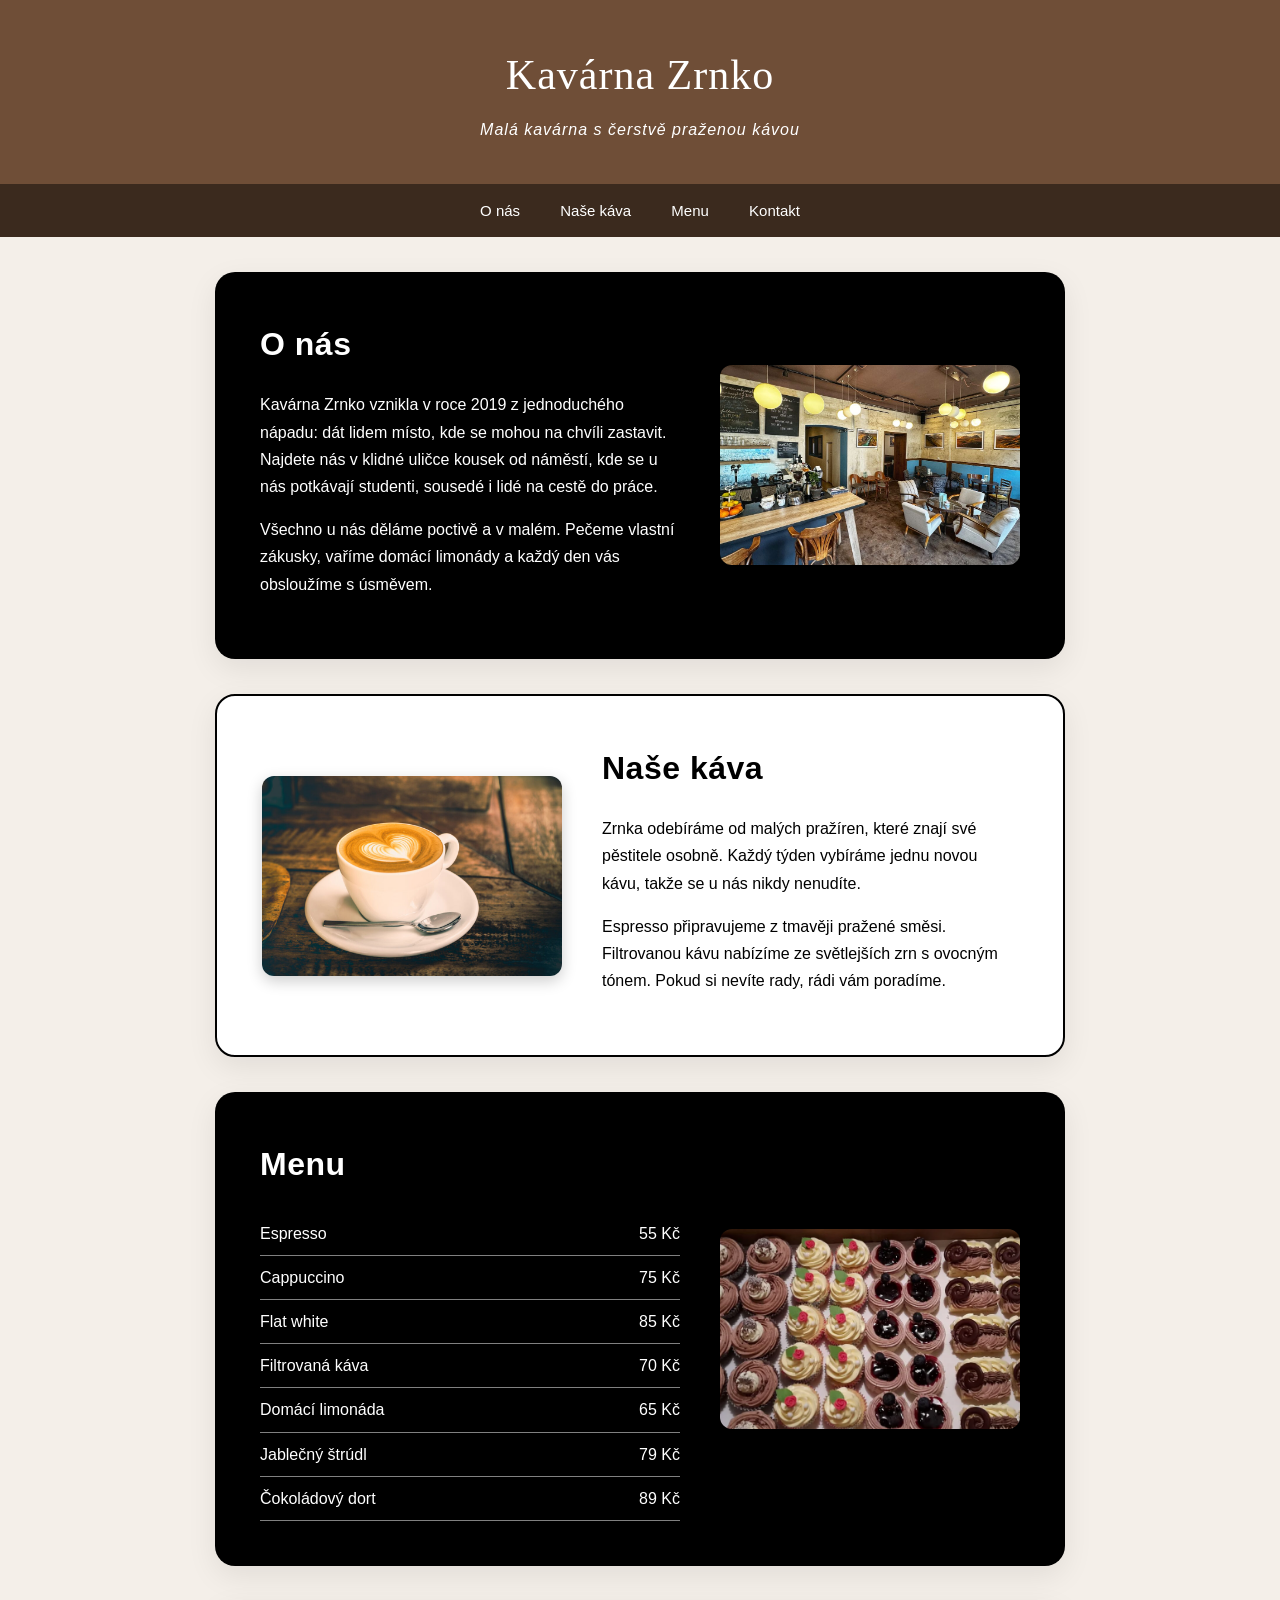
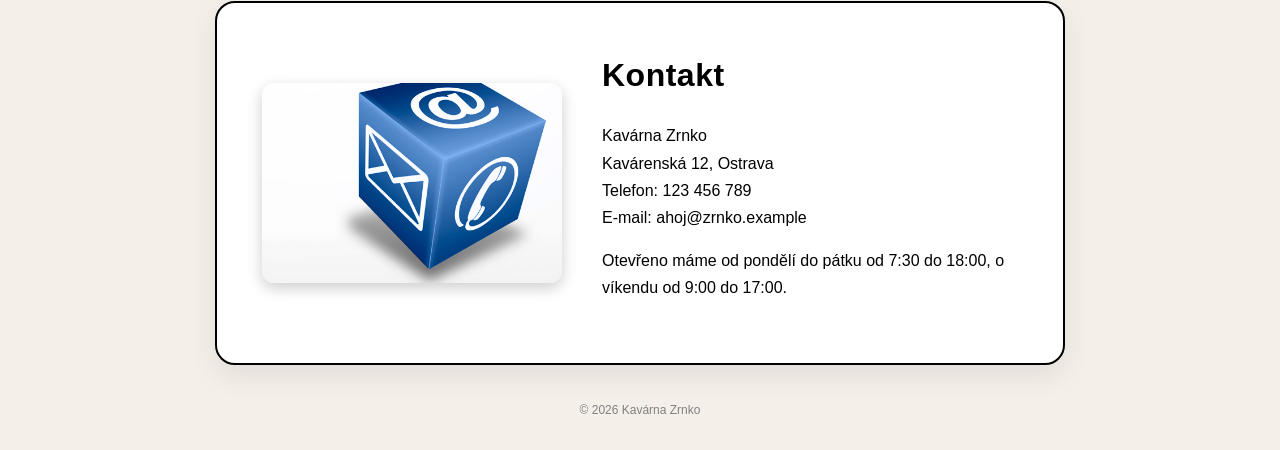
==== index.html @ 205130b7 "upload me stranky pecka" ====
<!DOCTYPE html>
<html lang="cs">
<head>
    <meta charset="UTF-8">
    <meta name="viewport" content="width=device-width, initial-scale=1.0">
    <title>Kavárna Zrnko</title>
    <link rel="preconnect" href="https://googleapis.com">
    <link rel="preconnect" href="https://gstatic.com" crossorigin>
    <link href="https://googleapis.com" rel="stylesheet">
    <link rel="stylesheet" href="kavarna.css">
</head>
<body>
    <h1 id="header">Kavárna Zrnko<span>Malá kavárna s čerstvě praženou kávou</span></h1>

    <div id="nav">
        <a href="o-nas.html">O nás</a>
        <a href="kava.html">Naše káva</a>
        <a href="menu.html">Menu</a>
        <a href="kontakt.html">Kontakt</a>
    </div>

    <div class="obsah">
        <div class="cerne" id="o-nas">
            <div class="kavarna-galerie vpravo">
                <img src="cafe-regner-kavarna-plzen.jpg" alt="Interiér kavárny 1">
                <img src="foto-onas-2.jpg" alt="Interiér kavárny 2">
                <img src="foto-onas-3.jpg" alt="Interiér kavárny 3">
            </div>
            <div class="text-blok">
                <h2>O nás</h2>
                <p>Kavárna Zrnko vznikla v roce 2019 z jednoduchého nápadu: dát lidem místo, kde se mohou na chvíli zastavit. Najdete nás v klidné uličce kousek od náměstí, kde se u nás potkávají studenti, sousedé i lidé na cestě do práce.</p>
                <p>Všechno u nás děláme poctivě a v malém. Pečeme vlastní zákusky, vaříme domácí limonády a každý den vás obsloužíme s úsměvem.</p>
            </div>
        </div>

        <div class="bile" id="kava">
            <div class="kavarna-galerie vlevo">
                <img src="cappuccino-1024x683.jpg" alt="Pražená káva 1">
                <img src="foto-kava-2.jpg" alt="Pražená káva 2">
                <img src="foto-kava-3.jpg" alt="Pražená káva 3">
            </div>
            <div class="text-blok">
                <h2>Naše káva</h2>
                <p>Zrnka odebíráme od malých pražíren, které znají své pěstitele osobně. Každý týden vybíráme jednu novou kávu, takže se u nás nikdy nenudíte.</p>
                <p>Espresso připravujeme z tmavěji pražené směsi. Filtrovanou kávu nabízíme ze světlejších zrn s ovocným tónem. Pokud si nevíte rady, rádi vám poradíme.</p>
            </div>
        </div>

        <div class="cerne" id="menu">
            <div class="kavarna-galerie vpravo">
                <img src="11338-860-484.jpg" alt="Zákusky na pultu 1">
                <img src="foto-menu-2.jpg" alt="Zákusky na pultu 2">
                <img src="foto-menu-3.jpg" alt="Zákusky na pultu 3">
            </div>
            <div class="text-blok">
                <h2>Menu</h2>
                <ul class="menu">
                    <li>Espresso <span class="cena">55 Kč</span></li>
                    <li>Cappuccino <span class="cena">75 Kč</span></li>
                    <li>Flat white <span class="cena">85 Kč</span></li>
                    <li>Filtrovaná káva <span class="cena">70 Kč</span></li>
                    <li>Domácí limonáda <span class="cena">65 Kč</span></li>
                    <li>Jablečný štrúdl <span class="cena">79 Kč</span></li>
                    <li>Čokoládový dort <span class="cena">89 Kč</span></li>
                </ul>
            </div>
        </div>

        <div class="bile" id="kontakt">
            <div class="kavarna-galerie vlevo">
                <img src="Kontakt.jpg" alt="Vchod do kavárny 1">
                <img src="foto-kontakt-2.jpg" alt="Vchod do kavárny 2">
                <img src="foto-kontakt-3.jpg" alt="Vchod do kavárny 3">
            </div>
            <div class="text-blok">
                <h2>Kontakt</h2>
                <p>Kavárna Zrnko<br>Kavárenská 12, Ostrava<br>Telefon: 123 456 789<br>E-mail: ahoj@zrnko.example</p>
                <p>Otevřeno máme od pondělí do pátku od 7:30 do 18:00, o víkendu od 9:00 do 17:00.</p>
            </div>
        </div>
    </div>

    <p id="footer">&copy; 2026 Kavárna Zrnko</p>
</body>
</html>
---- kavarna.css ----
body {
    font-family: "Plus Jakarta Sans", sans-serif;
    line-height: 1.7;
    margin: 0;
    background-color: #f4efe9;
    color: #222;
}

#header {
    margin: 0;
    padding: 40px 20px;
    background-color: #6f4e37;
    color: white;
    text-align: center;
    font-family: "DM Serif Display", serif;
    font-size: 42px;
    font-weight: 400;
    letter-spacing: 1px;
}

#header span {
    display: block;
    font-size: 16px;
    font-weight: normal;
    font-style: italic;
    margin-top: 5px;
    font-family: "Plus Jakarta Sans", sans-serif;
}

#nav {
    background-color: #3b2a1e;
    padding: 14px;
    text-align: center;
    font-size: 15px;
}

#nav a {
    color: white;
    text-decoration: none;
    padding: 0 18px;
    font-weight: 500;
}

#nav a:hover {
    text-decoration: underline;
}

.obsah {
    max-width: 850px;
    margin: auto;
    padding: 0 15px;
}

.cerne,
.bile {
    padding: 45px;
    margin: 35px 0;
    border-radius: 20px;
    display: flex;
    align-items: center;
    gap: 40px;
    box-shadow: 0 10px 30px rgba(0, 0, 0, 0.08);
    transition: padding 0.3s ease, box-shadow 0.3s ease;
}

.cerne:hover,
.bile:hover {
    padding-top: 65px;
    padding-bottom: 65px;
    box-shadow: 0 20px 45px rgba(0, 0, 0, 0.25);
}

.cerne {
    background-color: black;
    color: white;
}

.bile {
    background-color: white;
    color: black;
    border: 2px solid black;
}

.text-blok {
    flex: 1;
}

.cerne h2,
.bile h2 {
    font-family: "Plus Jakarta Sans", sans-serif;
    font-size: 32px;
    margin-top: 0;
    margin-bottom: 20px;
    font-weight: 700;
    letter-spacing: 0.5px;
}

.vlevo {
    order: 0;
}

.vpravo {
    order: 1;
}

.kavarna-galerie {
    position: relative;
    width: 300px;
    height: 200px;
    border-radius: 12px;
    overflow: hidden;
    z-index: 1;
    flex-shrink: 0;
    box-shadow: 0 5px 15px rgba(0, 0, 0, 0.2);
    transition: transform 0.3s ease, box-shadow 0.3s ease;
}

.kavarna-galerie:hover {
    transform: scale(1.2);
    box-shadow: 0 20px 40px rgba(0, 0, 0, 0.6);
    z-index: 10;
}

.kavarna-galerie img {
    position: absolute;
    top: 0;
    left: 0;
    width: 100%;
    height: 100%;
    object-fit: cover;
    opacity: 0;
}

.kavarna-galerie img:first-child {
    opacity: 1;
    z-index: 2;
}

.kavarna-galerie:hover img {
    animation: prolinaniFotek 9s infinite ease-in-out;
}

.kavarna-galerie:hover img:nth-child(1) { animation-delay: 0s; }
.kavarna-galerie:hover img:nth-child(2) { animation-delay: 3s; }
.kavarna-galerie:hover img:nth-child(3) { animation-delay: 6s; }

@keyframes prolinaniFotek {
    0%, 33.33% { opacity: 1; z-index: 4; }
    37.33%, 96% { opacity: 0; z-index: 1; }
    100% { opacity: 1; z-index: 3; }
}

.menu {
    list-style: none;
    padding: 0;
    margin: 0;
}

.menu li {
    padding: 8px 0;
    border-bottom: 1px solid grey;
}

.cena {
    float: right;
}

#footer {
    font-size: 12px;
    color: grey;
    text-align: center;
    margin-bottom: 30px;
}

@media (max-width: 768px) {
    .cerne,
    .bile {
        flex-direction: column;
        gap: 30px;
        padding: 30px;
    }
    .cerne:hover,
    .bile:hover {
        padding: 30px;
    }
    .vlevo,
    .vpravo {
        order: -1;
    }
    .kavarna-galerie {
        width: 100%;
        height: 230px;
    }
    .kavarna-galerie:hover {
        transform: none;
    }
}
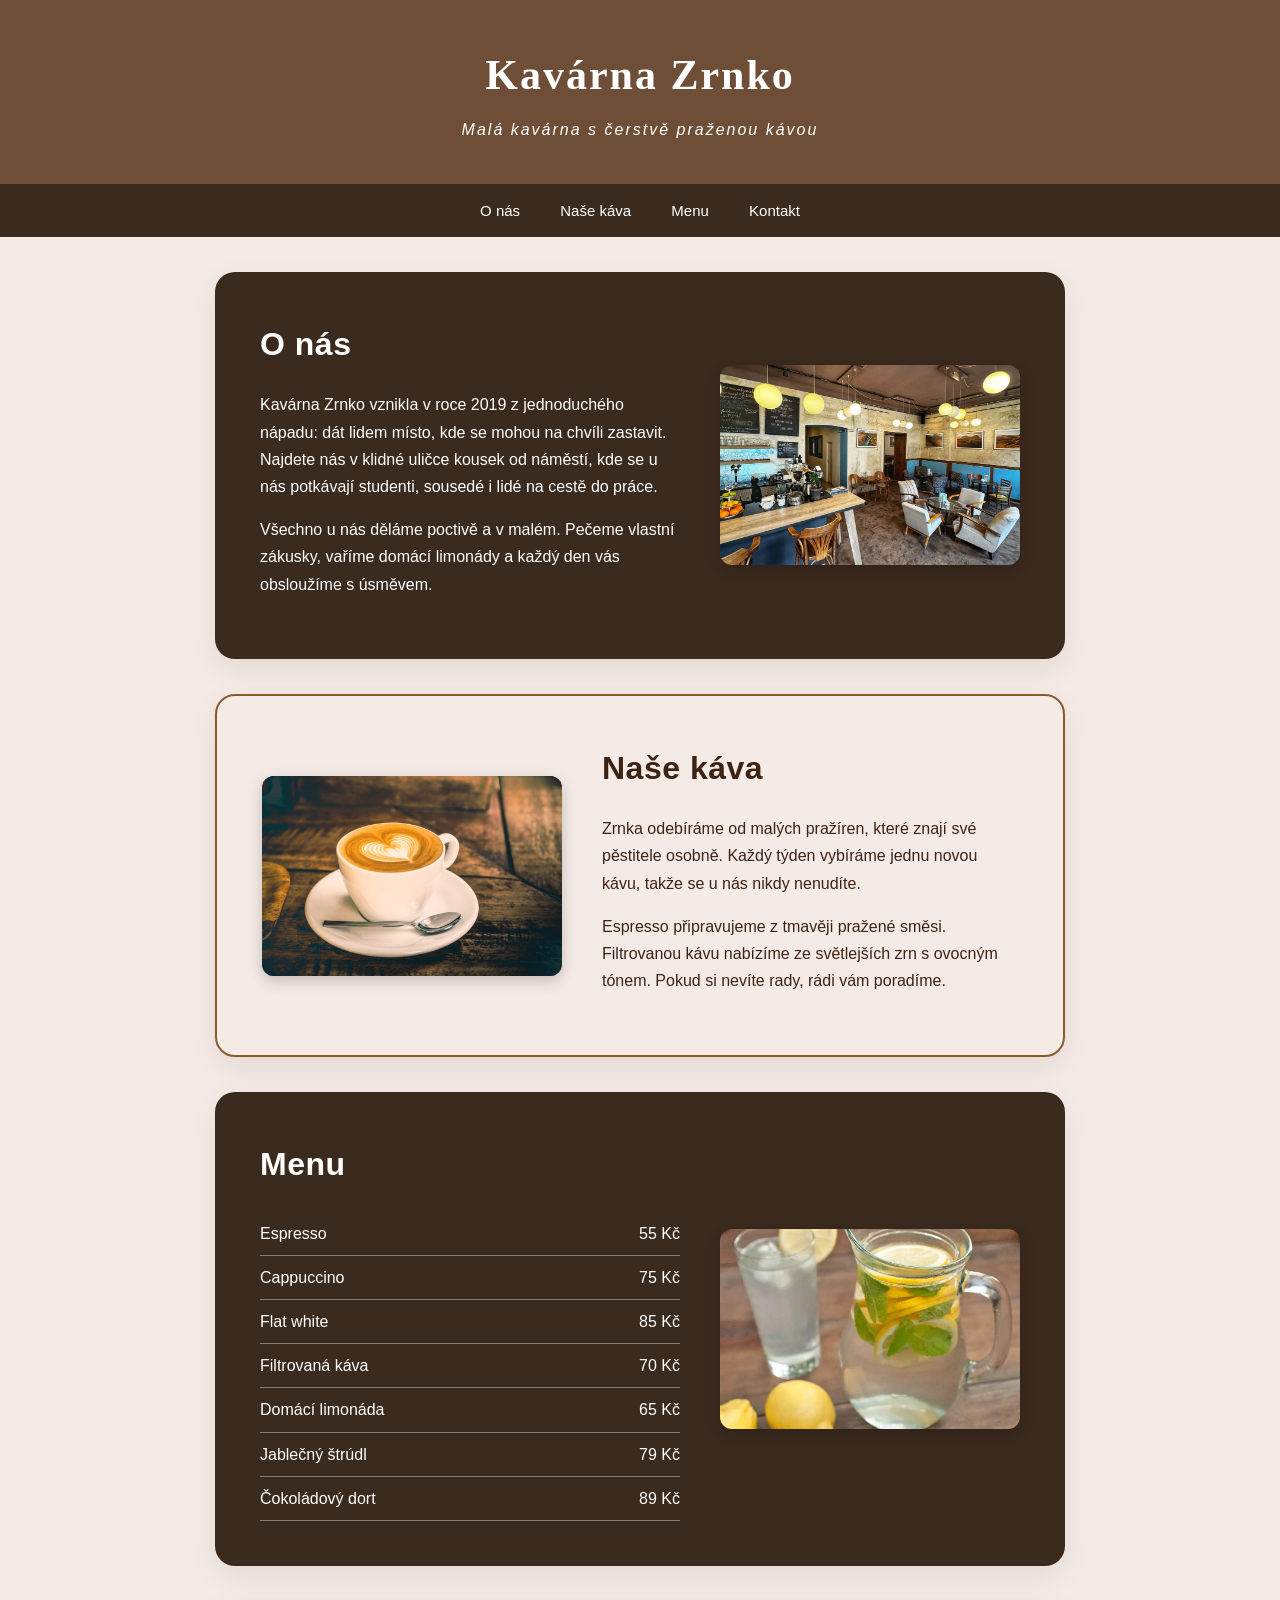
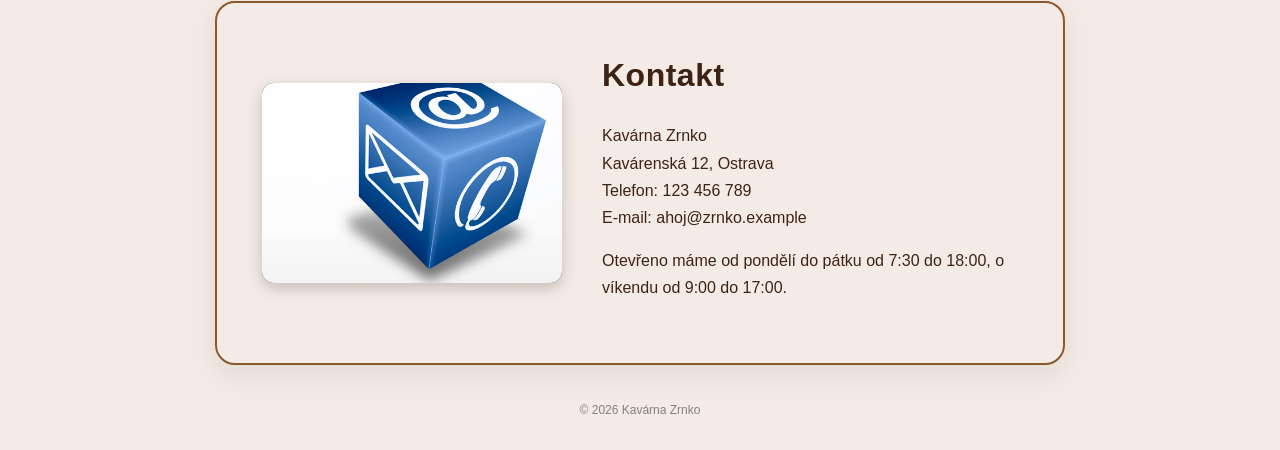
==== commit 1c8ba1d7: "Add files via upload" ====
--- a/index.html
+++ b/index.html
@@ -8,6 +8,9 @@
     <link rel="preconnect" href="https://gstatic.com" crossorigin>
     <link href="https://googleapis.com" rel="stylesheet">
     <link rel="stylesheet" href="kavarna.css">
+    <link rel="icon" type="image/x-icon" href="favicon.ico">
+    <link rel="icon" type="image/png" sizes="32x32" href="favicon-32x32.png">
+
 </head>
 <body>
     <h1 id="header">Kavárna Zrnko<span>Malá kavárna s čerstvě praženou kávou</span></h1>
@@ -23,8 +26,8 @@
         <div class="cerne" id="o-nas">
             <div class="kavarna-galerie vpravo">
                 <img src="cafe-regner-kavarna-plzen.jpg" alt="Interiér kavárny 1">
-                <img src="foto-onas-2.jpg" alt="Interiér kavárny 2">
-                <img src="foto-onas-3.jpg" alt="Interiér kavárny 3">
+                <img src="images.jpg" alt="Interiér kavárny 2">
+                <img src="images (1).jpg" alt="Interiér kavárny 3">
             </div>
             <div class="text-blok">
                 <h2>O nás</h2>
@@ -36,8 +39,8 @@
         <div class="bile" id="kava">
             <div class="kavarna-galerie vlevo">
                 <img src="cappuccino-1024x683.jpg" alt="Pražená káva 1">
-                <img src="foto-kava-2.jpg" alt="Pražená káva 2">
-                <img src="foto-kava-3.jpg" alt="Pražená káva 3">
+                <img src="esspresso.jpg" alt="Pražená káva 2">
+                <img src="Flat_white_sitting_on_a_table_af78d6b5-75ea-4f88-bec7-6505412042f8.jpg" alt="Pražená káva 3">
             </div>
             <div class="text-blok">
                 <h2>Naše káva</h2>
@@ -48,9 +51,9 @@
 
         <div class="cerne" id="menu">
             <div class="kavarna-galerie vpravo">
-                <img src="11338-860-484.jpg" alt="Zákusky na pultu 1">
-                <img src="foto-menu-2.jpg" alt="Zákusky na pultu 2">
-                <img src="foto-menu-3.jpg" alt="Zákusky na pultu 3">
+                <img src="domacilimo.jpg" alt="Zákusky na pultu 1">
+                <img src="jablecnystrudl.jpg" alt="Zákusky na pultu 2">
+                <img src="cokodort.jpg" alt="Zákusky na pultu 3">
             </div>
             <div class="text-blok">
                 <h2>Menu</h2>
--- a/kavarna.css
+++ b/kavarna.css
@@ -1,9 +1,10 @@
+
 body {
     font-family: "Plus Jakarta Sans", sans-serif;
     line-height: 1.7;
     margin: 0;
-    background-color: #f4efe9;
-    color: #222;
+    background-color: #F5EBE6;
+    color: #3d2314;
 }
 
 #header {
@@ -14,14 +15,14 @@
     text-align: center;
     font-family: "DM Serif Display", serif;
     font-size: 42px;
-    font-weight: 400;
-    letter-spacing: 1px;
+    font-weight: 900;
+    letter-spacing: 2px;
 }
 
 #header span {
     display: block;
     font-size: 16px;
-    font-weight: normal;
+    font-weight: 400;
     font-style: italic;
     margin-top: 5px;
     font-family: "Plus Jakarta Sans", sans-serif;
@@ -71,14 +72,14 @@
 }
 
 .cerne {
-    background-color: black;
+    background-color: #3b2a1e;
     color: white;
 }
 
 .bile {
-    background-color: white;
-    color: black;
-    border: 2px solid black;
+    background-color: #F5EBE6;
+    color: #3d2314;
+    border: 2px solid #8b5a2b;
 }
 
 .text-blok {
@@ -111,6 +112,7 @@
     overflow: hidden;
     z-index: 1;
     flex-shrink: 0;
+    background-color: #3b2a1e;
     box-shadow: 0 5px 15px rgba(0, 0, 0, 0.2);
     transition: transform 0.3s ease, box-shadow 0.3s ease;
 }
@@ -133,21 +135,34 @@
 
 .kavarna-galerie img:first-child {
     opacity: 1;
-    z-index: 2;
 }
 
 .kavarna-galerie:hover img {
     animation: prolinaniFotek 9s infinite ease-in-out;
 }
 
-.kavarna-galerie:hover img:nth-child(1) { animation-delay: 0s; }
-.kavarna-galerie:hover img:nth-child(2) { animation-delay: 3s; }
-.kavarna-galerie:hover img:nth-child(3) { animation-delay: 6s; }
+.kavarna-galerie:hover img:nth-child(1) {
+    animation-delay: 0s;
+}
+
+.kavarna-galerie:hover img:nth-child(2) {
+    animation-delay: -6s;
+}
+
+.kavarna-galerie:hover img:nth-child(3) {
+    animation-delay: -3s;
+}
 
 @keyframes prolinaniFotek {
-    0%, 33.33% { opacity: 1; z-index: 4; }
-    37.33%, 96% { opacity: 0; z-index: 1; }
-    100% { opacity: 1; z-index: 3; }
+    0%, 27% {
+        opacity: 1;
+    }
+    33.33%, 94% {
+        opacity: 0;
+    }
+    100% {
+        opacity: 1;
+    }
 }
 
 .menu {
@@ -179,18 +194,22 @@
         gap: 30px;
         padding: 30px;
     }
+
     .cerne:hover,
     .bile:hover {
         padding: 30px;
     }
+
     .vlevo,
     .vpravo {
         order: -1;
     }
+
     .kavarna-galerie {
         width: 100%;
         height: 230px;
     }
+
     .kavarna-galerie:hover {
         transform: none;
     }
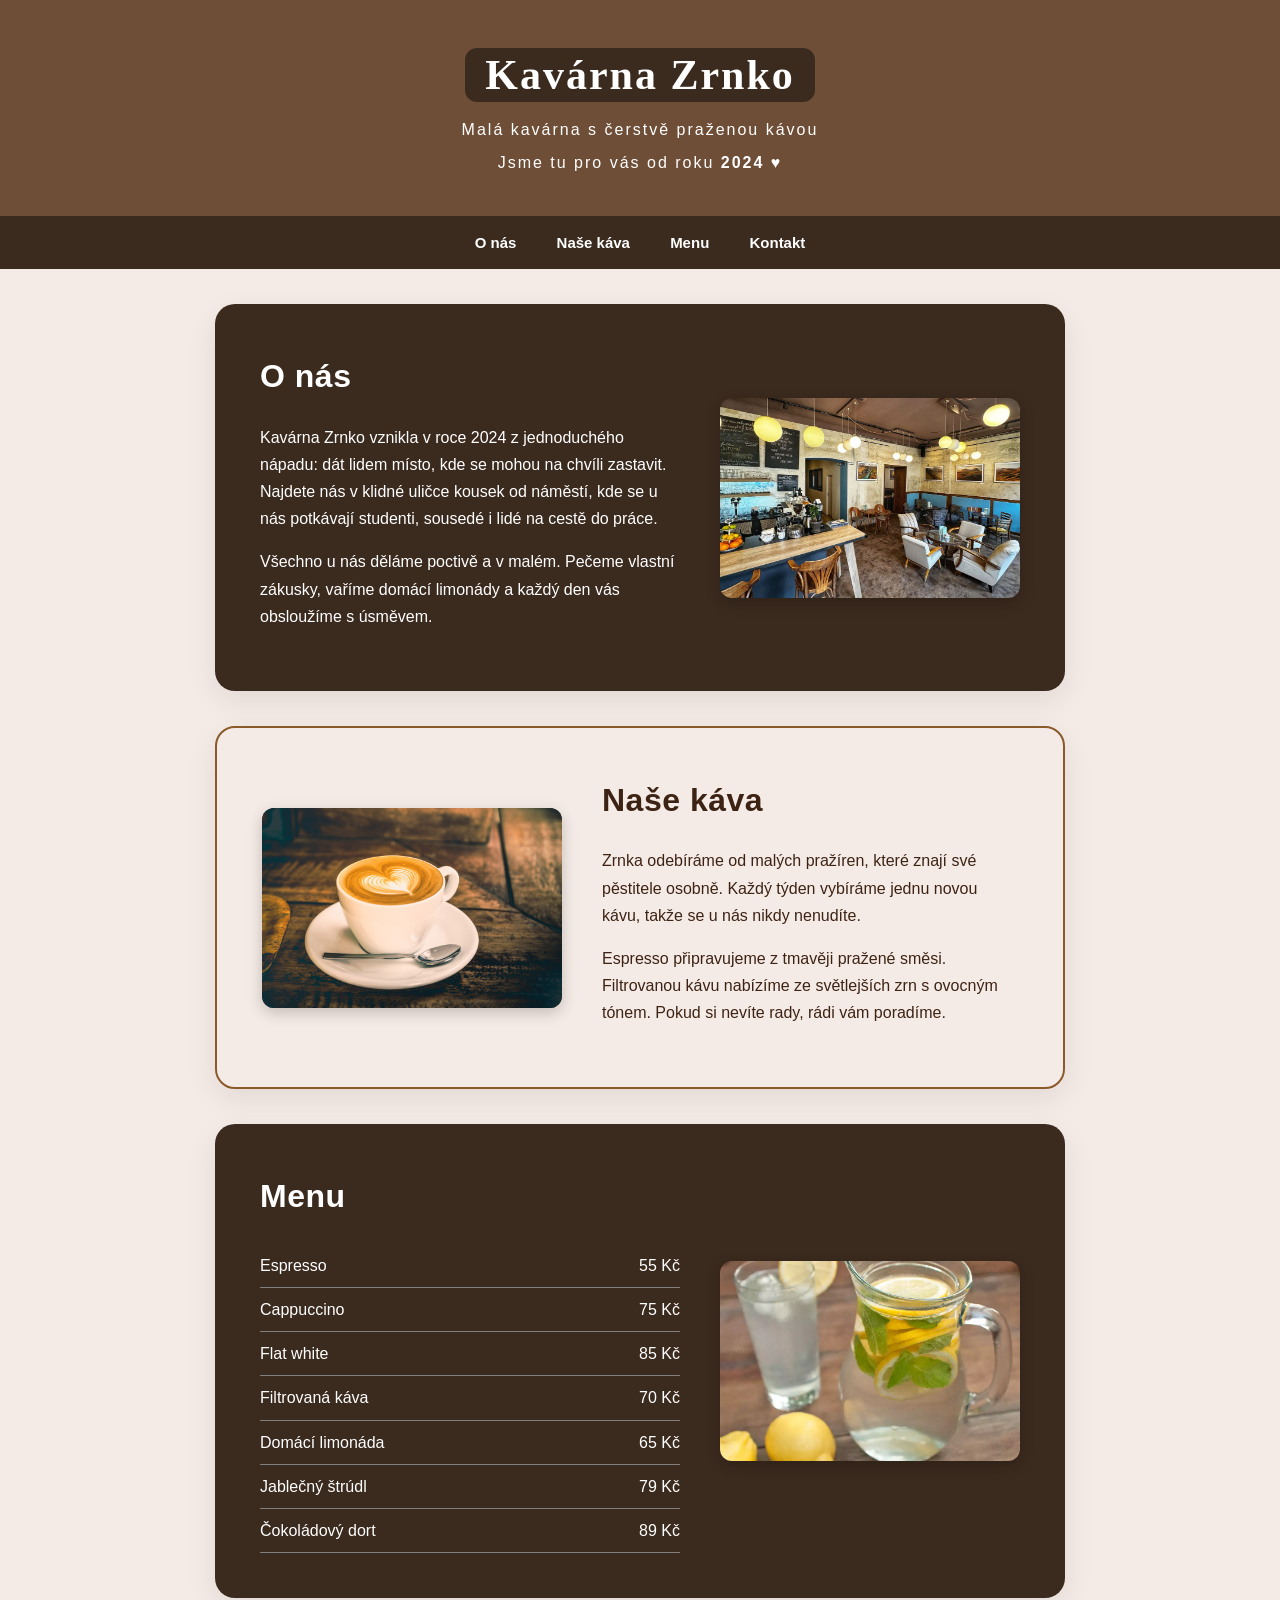
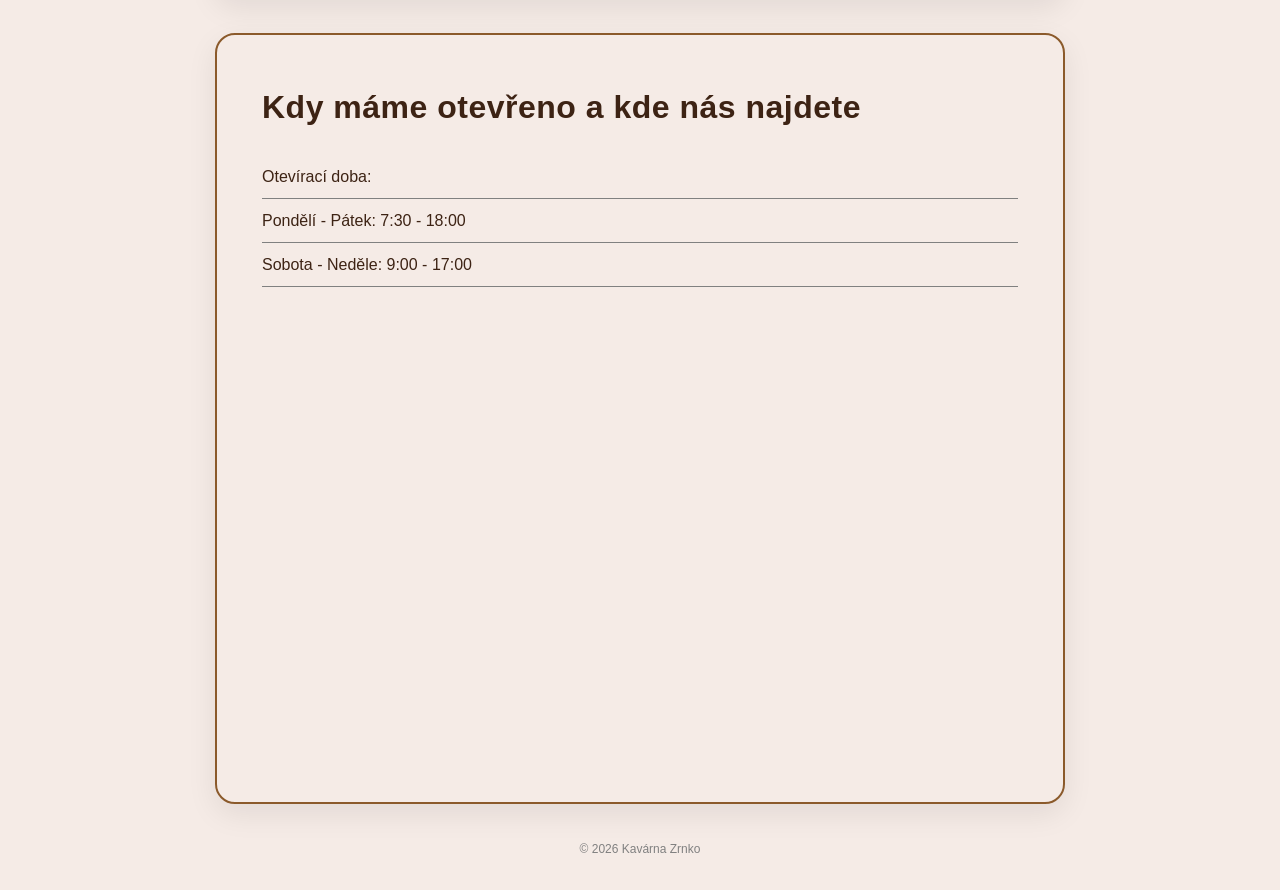
==== commit ccdd3cf6: "Add files via upload" ====
--- a/index.html
+++ b/index.html
@@ -4,16 +4,12 @@
     <meta charset="UTF-8">
     <meta name="viewport" content="width=device-width, initial-scale=1.0">
     <title>Kavárna Zrnko</title>
-    <link rel="preconnect" href="https://googleapis.com">
-    <link rel="preconnect" href="https://gstatic.com" crossorigin>
-    <link href="https://googleapis.com" rel="stylesheet">
     <link rel="stylesheet" href="kavarna.css">
     <link rel="icon" type="image/x-icon" href="favicon.ico">
-    <link rel="icon" type="image/png" sizes="32x32" href="favicon-32x32.png">
 
 </head>
 <body>
-    <h1 id="header">Kavárna Zrnko<span>Malá kavárna s čerstvě praženou kávou</span></h1>
+    <h1 id="header"><a href="index.html" aria-current="page">Kavárna Zrnko</a>  <span>Malá kavárna s čerstvě praženou kávou</span><span>Jsme tu pro vás od roku <b>2024</b> ♥ </span></h1>
 
     <div id="nav">
         <a href="o-nas.html">O nás</a>
@@ -31,7 +27,7 @@
             </div>
             <div class="text-blok">
                 <h2>O nás</h2>
-                <p>Kavárna Zrnko vznikla v roce 2019 z jednoduchého nápadu: dát lidem místo, kde se mohou na chvíli zastavit. Najdete nás v klidné uličce kousek od náměstí, kde se u nás potkávají studenti, sousedé i lidé na cestě do práce.</p>
+                <p>Kavárna Zrnko vznikla v roce 2024 z jednoduchého nápadu: dát lidem místo, kde se mohou na chvíli zastavit. Najdete nás v klidné uličce kousek od náměstí, kde se u nás potkávají studenti, sousedé i lidé na cestě do práce.</p>
                 <p>Všechno u nás děláme poctivě a v malém. Pečeme vlastní zákusky, vaříme domácí limonády a každý den vás obsloužíme s úsměvem.</p>
             </div>
         </div>
@@ -70,15 +66,14 @@
         </div>
 
         <div class="bile" id="kontakt">
-            <div class="kavarna-galerie vlevo">
-                <img src="Kontakt.jpg" alt="Vchod do kavárny 1">
-                <img src="foto-kontakt-2.jpg" alt="Vchod do kavárny 2">
-                <img src="foto-kontakt-3.jpg" alt="Vchod do kavárny 3">
-            </div>
             <div class="text-blok">
-                <h2>Kontakt</h2>
-                <p>Kavárna Zrnko<br>Kavárenská 12, Ostrava<br>Telefon: 123 456 789<br>E-mail: ahoj@zrnko.example</p>
-                <p>Otevřeno máme od pondělí do pátku od 7:30 do 18:00, o víkendu od 9:00 do 17:00.</p>
+                <h2>Kdy máme otevřeno a kde nás najdete</h2>
+                <ul class="menu">
+                    <li>Otevírací doba:</li>
+                    <li>Pondělí - Pátek: 7:30 - 18:00</li>
+                    <li>Sobota - Neděle: 9:00 - 17:00</li>
+                </ul>
+                <iframe src="https://www.google.com/maps/embed?pb=!1m18!1m12!1m3!1d2578.173548139766!2d13.375698860677913!3d49.745178259946506!2m3!1f0!2f0!3f0!3m2!1i1024!2i768!4f13.1!3m3!1m2!1s0x470af1e4db487197%3A0x66a3da1bcb39ab0f!2sCaf%C3%A9%20Regner!5e0!3m2!1scs!2scz!4v1792655511601!5m2!1scs!2scz" width="100%" height="450" style="border:0; margin-top:20px; display:block;" allowfullscreen="" loading="lazy" referrerpolicy="strict-origin-when-cross-origin"></iframe>
             </div>
         </div>
     </div>
@@ -86,3 +81,4 @@
     <p id="footer">&copy; 2026 Kavárna Zrnko</p>
 </body>
 </html>
+<span><span>
--- a/kavarna.css
+++ b/kavarna.css
@@ -1,4 +1,3 @@
-
 body {
     font-family: "Plus Jakarta Sans", sans-serif;
     line-height: 1.7;
@@ -17,14 +16,34 @@
     font-size: 42px;
     font-weight: 900;
     letter-spacing: 2px;
-}
+    text-decoration: none;
+
+}
+#header a {
+    color: white;
+    text-decoration: none;
+}
+
+#header a:hover {
+    text-decoration: underline;
+    text-underline-offset: 8px;
+}
+
+#header a[aria-current="page"] {
+    background-color: #3b2a1e;
+    border-radius: 12px;
+    padding: 4px 20px;
+}
+   
+
 
 #header span {
     display: block;
     font-size: 16px;
     font-weight: 400;
-    font-style: italic;
+    font-style: none;
     margin-top: 5px;
+    margin-bottom: 0px;
     font-family: "Plus Jakarta Sans", sans-serif;
 }
 
@@ -39,11 +58,23 @@
     color: white;
     text-decoration: none;
     padding: 0 18px;
-    font-weight: 500;
+    font-weight: 700;
+}
+#nav a:visited {
+    color: white;
+    text-decoration: none;
+    padding: 0 18px;
+    font-weight: 700;
 }
 
 #nav a:hover {
     text-decoration: underline;
+}
+
+#nav a[aria-current="page"] {
+    background-color: #6f4e37;
+    border-radius: 20px;
+    padding: 6px 18px;
 }
 
 .obsah {
@@ -165,6 +196,15 @@
     }
 }
 
+.obrazek {
+    width: 300px;
+    height: 200px;
+    object-fit: cover;
+    border-radius: 12px;
+    flex-shrink: 0;
+    box-shadow: 0 5px 15px rgba(0, 0, 0, 0.2);
+}
+
 .menu {
     list-style: none;
     padding: 0;
@@ -213,4 +253,9 @@
     .kavarna-galerie:hover {
         transform: none;
     }
-}
+
+    .obrazek {
+        width: 100%;
+        height: 230px;
+    }
+}
